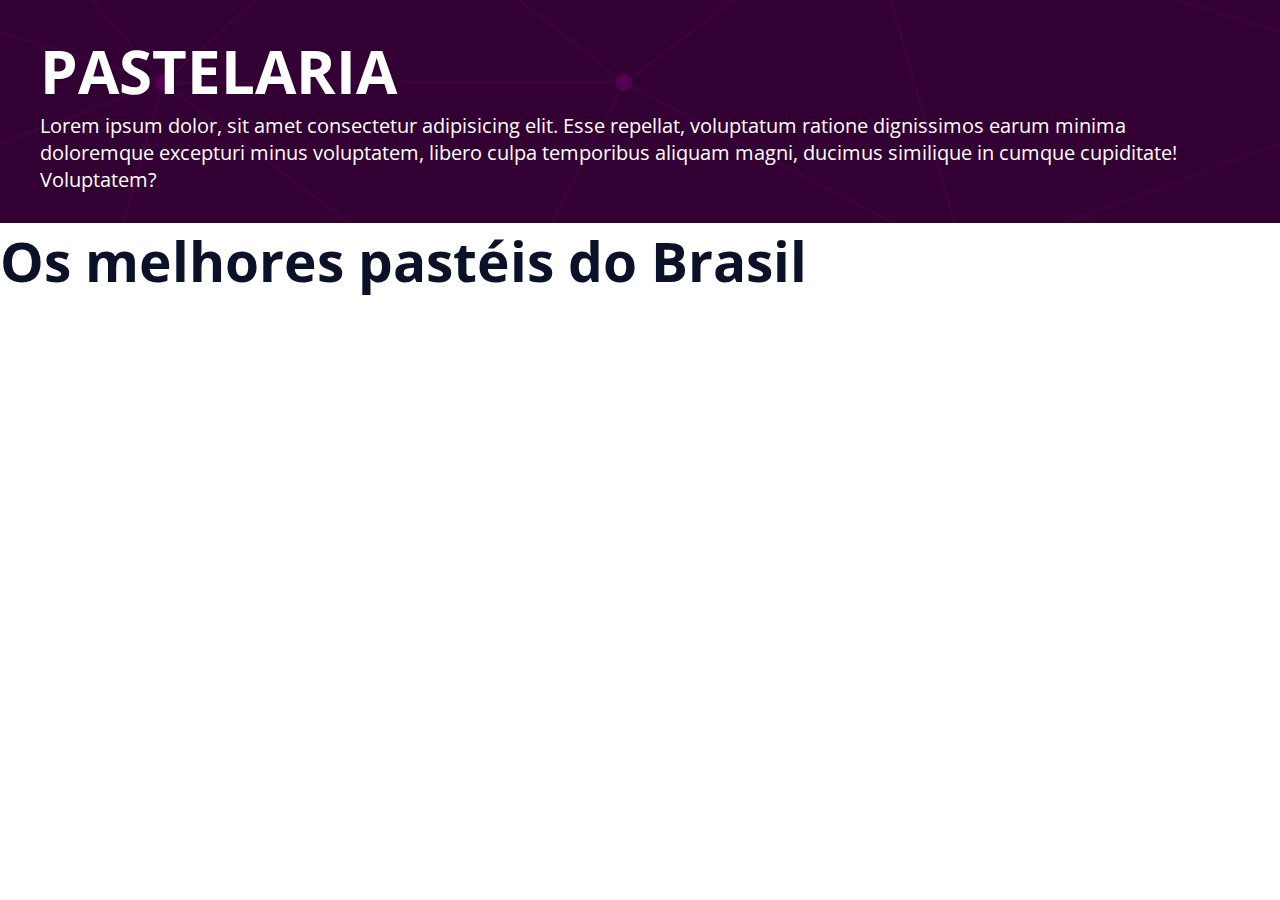
==== Landing-Page/index.html @ 4c804084 "Montando CSS básico" ====
<!DOCTYPE html>
<html lang="pt-BR">

<head>
    <meta charset="UTF-8">
    <meta http-equiv="X-UA-Compatible" content="IE=edge">
    <meta name="viewport" content="width=device-width, initial-scale=1.0">
    <title>Landing Page</title>
    <link rel="preconnect" href="https://fonts.googleapis.com">
    <link rel="preconnect" href="https://fonts.gstatic.com" crossorigin>
    <link
        href="https://fonts.googleapis.com/css2?family=Montserrat:wght@900&family=Open+Sans:ital,wght@0,400;0,700;1,400&display=swap"
        rel="stylesheet">
    <link rel="stylesheet" href="assets/css/styles.css">
</head>

<body>
    <section class="main-bg">
        <div class="main-content">
            <h1>Pastelaria</h1>
            <p>Lorem ipsum dolor, sit amet consectetur adipisicing elit. Esse repellat, voluptatum ratione dignissimos
                earum minima doloremque excepturi minus voluptatem, libero culpa temporibus aliquam magni, ducimus
                similique in cumque cupiditate! Voluptatem?</p>
        </div>

    </section>

    <section class="white-bg">
        <h2>Os melhores pastéis do Brasil</h2>
        <div class="main-content">

        </div>

    </section>

</body>

</html>
---- Landing-Page/assets/css/styles.css ----
:root {
    --primary-color: #0A1128;
    --white-color: #FFFFFF;
    --gap: 3rem;

}

* {
margin: 0;
padding: 0;
}

body {
    font-family: 'Open Sans', sans-serif;
    font-size: 2rem;
    color: var(--primary-color)
}

html {
    font-size: 62.5%;
}

h1 h2 h3 h4 h5 h6 {
    font-family: 'Montserrat', sans-serif;
}

h1 {
    font-size: 6rem;
    text-transform: uppercase;
}

h2 {
    font-size: 5.5rem;
}

h3 {
    font-size: 5rem;
}

h4 {
    font-size: 4.5rem;
}

h5 {
    font-size: 4rem;
}

h6 {
    font-size: 3.5rem;
}

.main-bg {
    background-image: url("../img/main-bg.svg");
    background-size: cover;
    background-position: center center;
    color: var(--white-color);
}

.white-bg {
    background: var(--white-color);
}


.main-content {
    max-width: 1200px;
    margin: 0 auto;
    padding: var(--gap)
}

.section {
    min-height: 100vh;
}
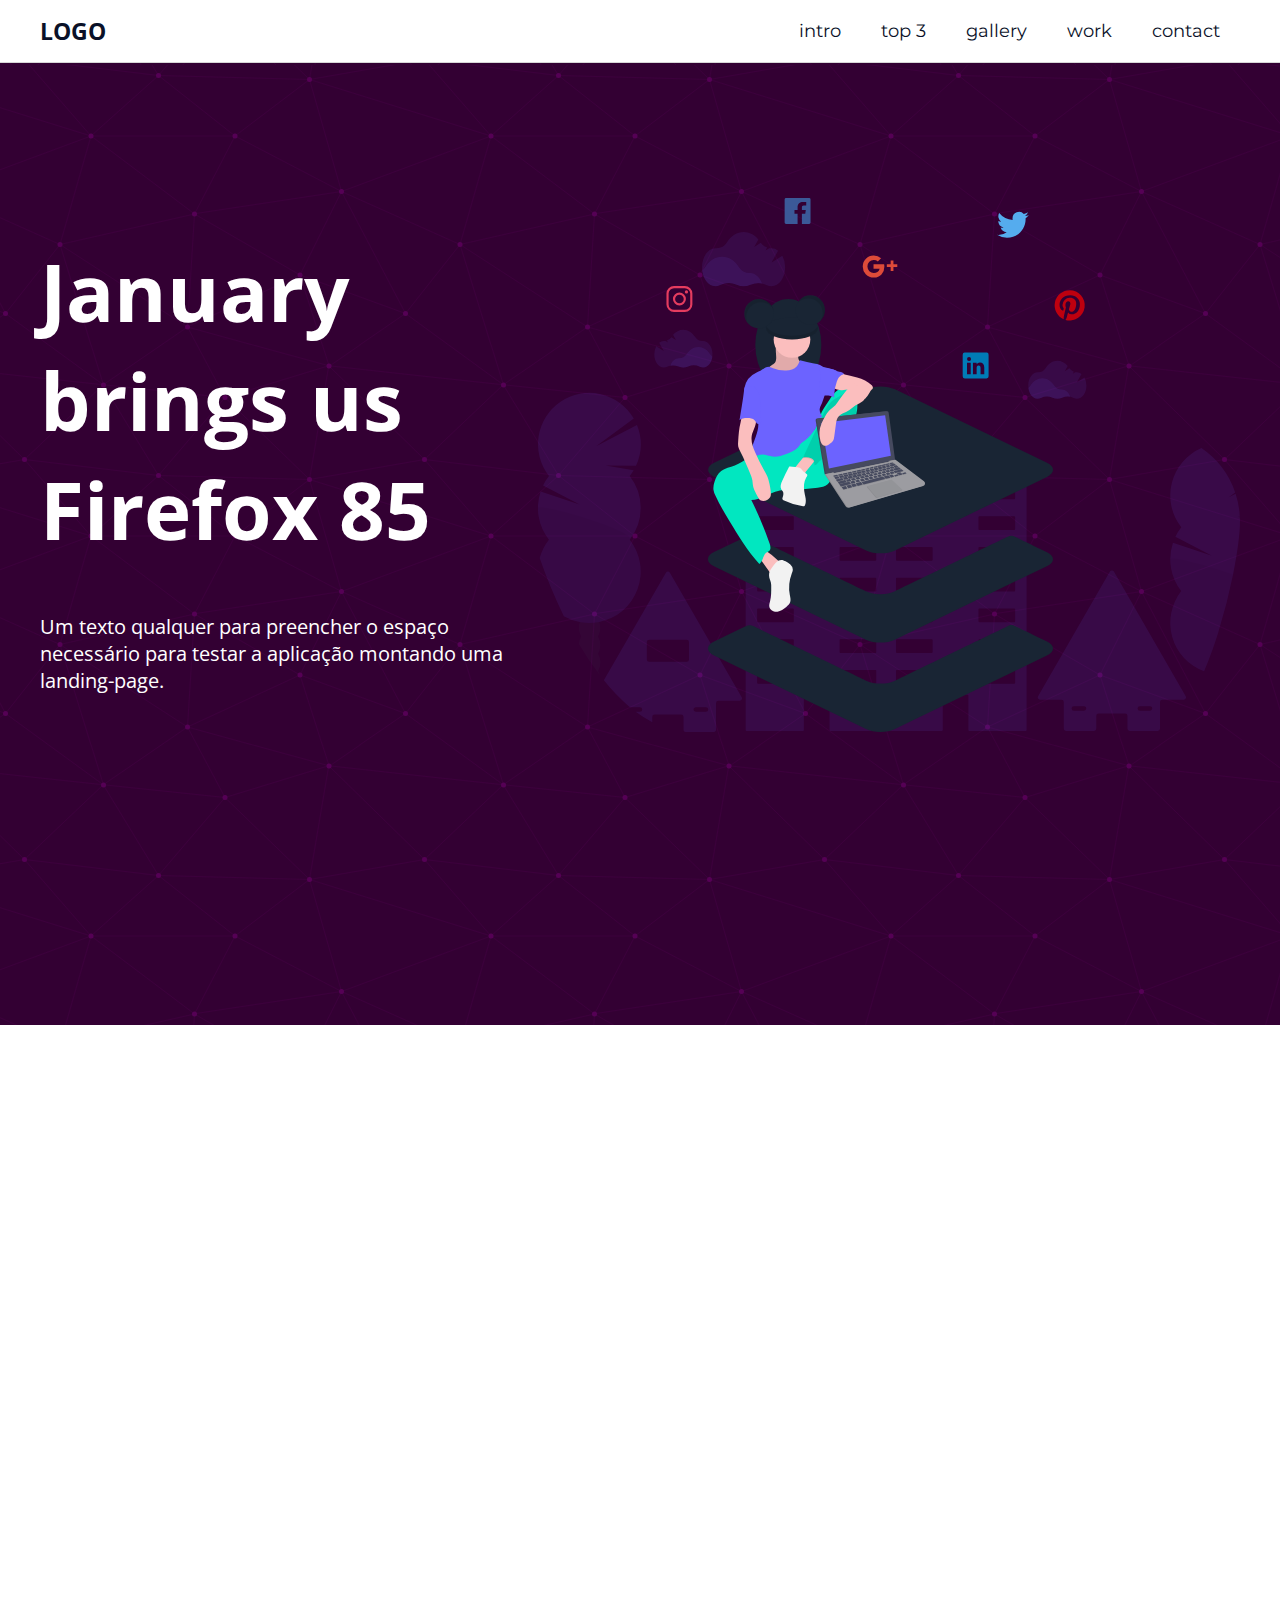
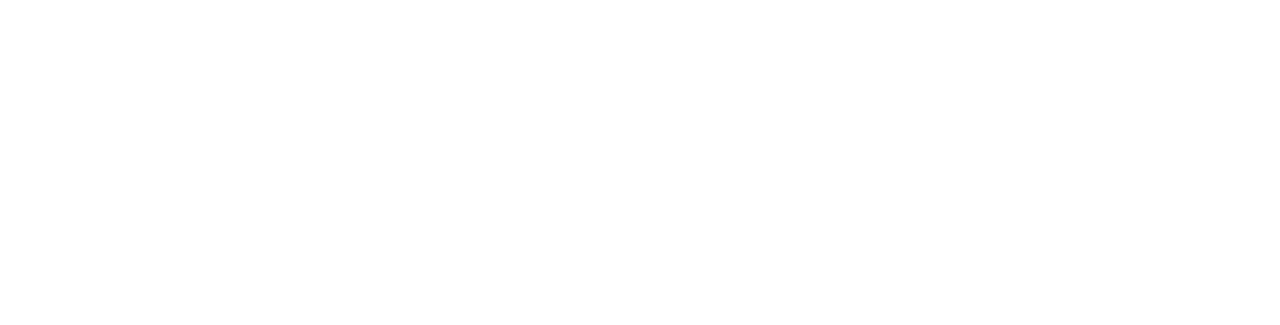
==== commit 2ad39042: "Separando o css e primeira parte pronta" ====
--- a/Landing-Page/index.html
+++ b/Landing-Page/index.html
@@ -11,28 +11,44 @@
     <link
         href="https://fonts.googleapis.com/css2?family=Montserrat:wght@900&family=Open+Sans:ital,wght@0,400;0,700;1,400&display=swap"
         rel="stylesheet">
+    <link rel="stylesheet" href="assets/css/variables.css">
+    <link rel="stylesheet" href="assets/css/elements.css">
+    <link rel="stylesheet" href="assets/css/classes.css">
+    <link rel="stylesheet" href="assets/css/menu.css">
     <link rel="stylesheet" href="assets/css/styles.css">
 </head>
 
-<body>
-    <section class="main-bg">
-        <div class="main-content">
-            <h1>Pastelaria</h1>
-            <p>Lorem ipsum dolor, sit amet consectetur adipisicing elit. Esse repellat, voluptatum ratione dignissimos
-                earum minima doloremque excepturi minus voluptatem, libero culpa temporibus aliquam magni, ducimus
-                similique in cumque cupiditate! Voluptatem?</p>
+<body class="main-bg">
+    <aside class="menu white-bg">
+        <div class="main-content menu-content">
+            <h1><a href="#">LOGO</a></h1>
+            <nav>
+                <ul>
+                    <li><a href="#">intro</a></li>
+                    <li><a href="#">top 3</a></li>
+                    <li><a href="#">gallery</a></li>
+                    <li><a href="#">work</a></li>
+                    <li><a href="#">contact</a></li>
+                </ul>
+            </nav>
         </div>
+    </aside>
+    <div class="menu-spacing"></div>
 
+    <section class="intro main-bg section">
+        <div class="main-content intro-content">
+            <div class="intro-text-content">
+                <h2>January brings us Firefox 85</h2>
+                <p> Um texto qualquer para preencher o espaço necessário para testar a aplicação montando uma
+                    landing-page.
+                </p>
+            </div>
+            <div class="intro-img">
+                <img src="assets/img/first-image.svg" alt="Menina em cima de livros.">
+            </div>
+        </div>
     </section>
-
-    <section class="white-bg">
-        <h2>Os melhores pastéis do Brasil</h2>
-        <div class="main-content">
-
-        </div>
-
-    </section>
-
+    <section class="white-bg section"></section>
 </body>
 
 </html>--- a/Landing-Page/assets/css/variables.css
+++ b/Landing-Page/assets/css/variables.css
@@ -0,0 +1,7 @@
+:root {
+    --primary-color: #0A1128;
+    --white-color: #FFFFFF;
+    --light-gray-color: #d7d7d7;
+    --secondary-color: crimson;
+    --gap: 3rem;
+}--- a/Landing-Page/assets/css/elements.css
+++ b/Landing-Page/assets/css/elements.css
@@ -0,0 +1,47 @@
+* {
+margin: 0;
+padding: 0;
+}
+
+body {
+    font-family: 'Open Sans', sans-serif;
+    font-size: 2rem;
+    color: var(--primary-color)
+}
+
+html {
+    font-size: 62.5%;
+}
+
+h1 h2 h3 h4 h5 h6 {
+    font-family: 'Montserrat', sans-serif;
+}
+
+h1 {
+    font-size: 6rem;
+    text-transform: uppercase;
+}
+
+h2 {
+    font-size: 5.5rem;
+}
+
+h3 {
+    font-size: 5rem;
+}
+
+h4 {
+    font-size: 4.5rem;
+}
+
+h5 {
+    font-size: 4rem;
+}
+
+h6 {
+    font-size: 3.5rem;
+}
+
+a {
+    text-decoration: none;
+}--- a/Landing-Page/assets/css/classes.css
+++ b/Landing-Page/assets/css/classes.css
@@ -0,0 +1,25 @@
+.main-bg {
+    background-image: url("../img/main-bg.svg");
+    background-size: auto;
+    background-position: center center;
+    color: var(--white-color);
+}
+
+.white-bg {
+    background: var(--white-color);
+}
+
+
+.main-content {
+    max-width: 120rem;
+    margin: 0 auto;
+    padding: var(--gap)
+}
+
+.section {
+    min-height: 100vh;
+}
+
+.menu-spacing {
+    height: 6.5rem;
+}--- a/Landing-Page/assets/css/menu.css
+++ b/Landing-Page/assets/css/menu.css
@@ -0,0 +1,56 @@
+.menu {
+    position: fixed;
+    z-index: 1;
+    top: 0;
+    left: 0;
+    right: 0;
+    width: 100%;
+    border-bottom: 0.1rem solid var(--light-gray-color);
+}
+
+.menu-content {
+    display: flex;
+    justify-content: space-between;
+    align-items: center;
+    padding-top: 0;
+    padding-bottom: 0;
+}
+
+.menu h1 {
+    font-size: 2.3rem;
+    color: var(--primary-color);
+}
+
+.menu h1 a {
+    color: inherit;
+}
+
+.menu ul {
+    list-style: none;
+    display:flex;
+}
+
+.menu ul li a {
+    display: block;
+    padding: 2rem;
+    font-size: 1.8rem;
+    font-family: 'Montserrat', sans-serif;
+    color: var(--primary-color);   
+    position: relative;
+}
+
+.menu ul li a::after{
+    content: '';
+    position: absolute;
+    bottom: 1rem;
+    left:50%;
+    width: 0;
+    height: 0.2rem;
+    background: var(--secondary-color);
+    transition: all 300ms ease-in-out;
+}
+
+.menu ul li a:hover::after {
+    width: 50%;
+    left: 25%
+}
--- a/Landing-Page/assets/css/styles.css
+++ b/Landing-Page/assets/css/styles.css
@@ -1,72 +1,25 @@
-:root {
-    --primary-color: #0A1128;
-    --white-color: #FFFFFF;
-    --gap: 3rem;
-
+.intro-content {
+    position: relative;
+    top: -8rem;
+    display: grid;
+    grid-template-columns: 1fr 1.5fr;
+    gap: var(--gap);
+    height: 100vh;
 }
 
-* {
-margin: 0;
-padding: 0;
+.intro-text-content, .intro-img {
+    display:flex;
+    flex-flow: column wrap;
+    align-items: stretch;
+    justify-content: center;
 }
 
-body {
-    font-family: 'Open Sans', sans-serif;
-    font-size: 2rem;
-    color: var(--primary-color)
+.intro-text-content h2 {
+    font-size: 8rem;
+    margin-bottom: 5rem;
 }
 
-html {
-    font-size: 62.5%;
-}
-
-h1 h2 h3 h4 h5 h6 {
-    font-family: 'Montserrat', sans-serif;
-}
-
-h1 {
-    font-size: 6rem;
-    text-transform: uppercase;
-}
-
-h2 {
-    font-size: 5.5rem;
-}
-
-h3 {
-    font-size: 5rem;
-}
-
-h4 {
-    font-size: 4.5rem;
-}
-
-h5 {
-    font-size: 4rem;
-}
-
-h6 {
-    font-size: 3.5rem;
-}
-
-.main-bg {
-    background-image: url("../img/main-bg.svg");
-    background-size: cover;
-    background-position: center center;
-    color: var(--white-color);
-}
-
-.white-bg {
-    background: var(--white-color);
-}
-
-
-.main-content {
-    max-width: 1200px;
-    margin: 0 auto;
-    padding: var(--gap)
-}
-
-.section {
-    min-height: 100vh;
+.intro-img img {
+    max-width: 100%;
+    height: auto;
 }